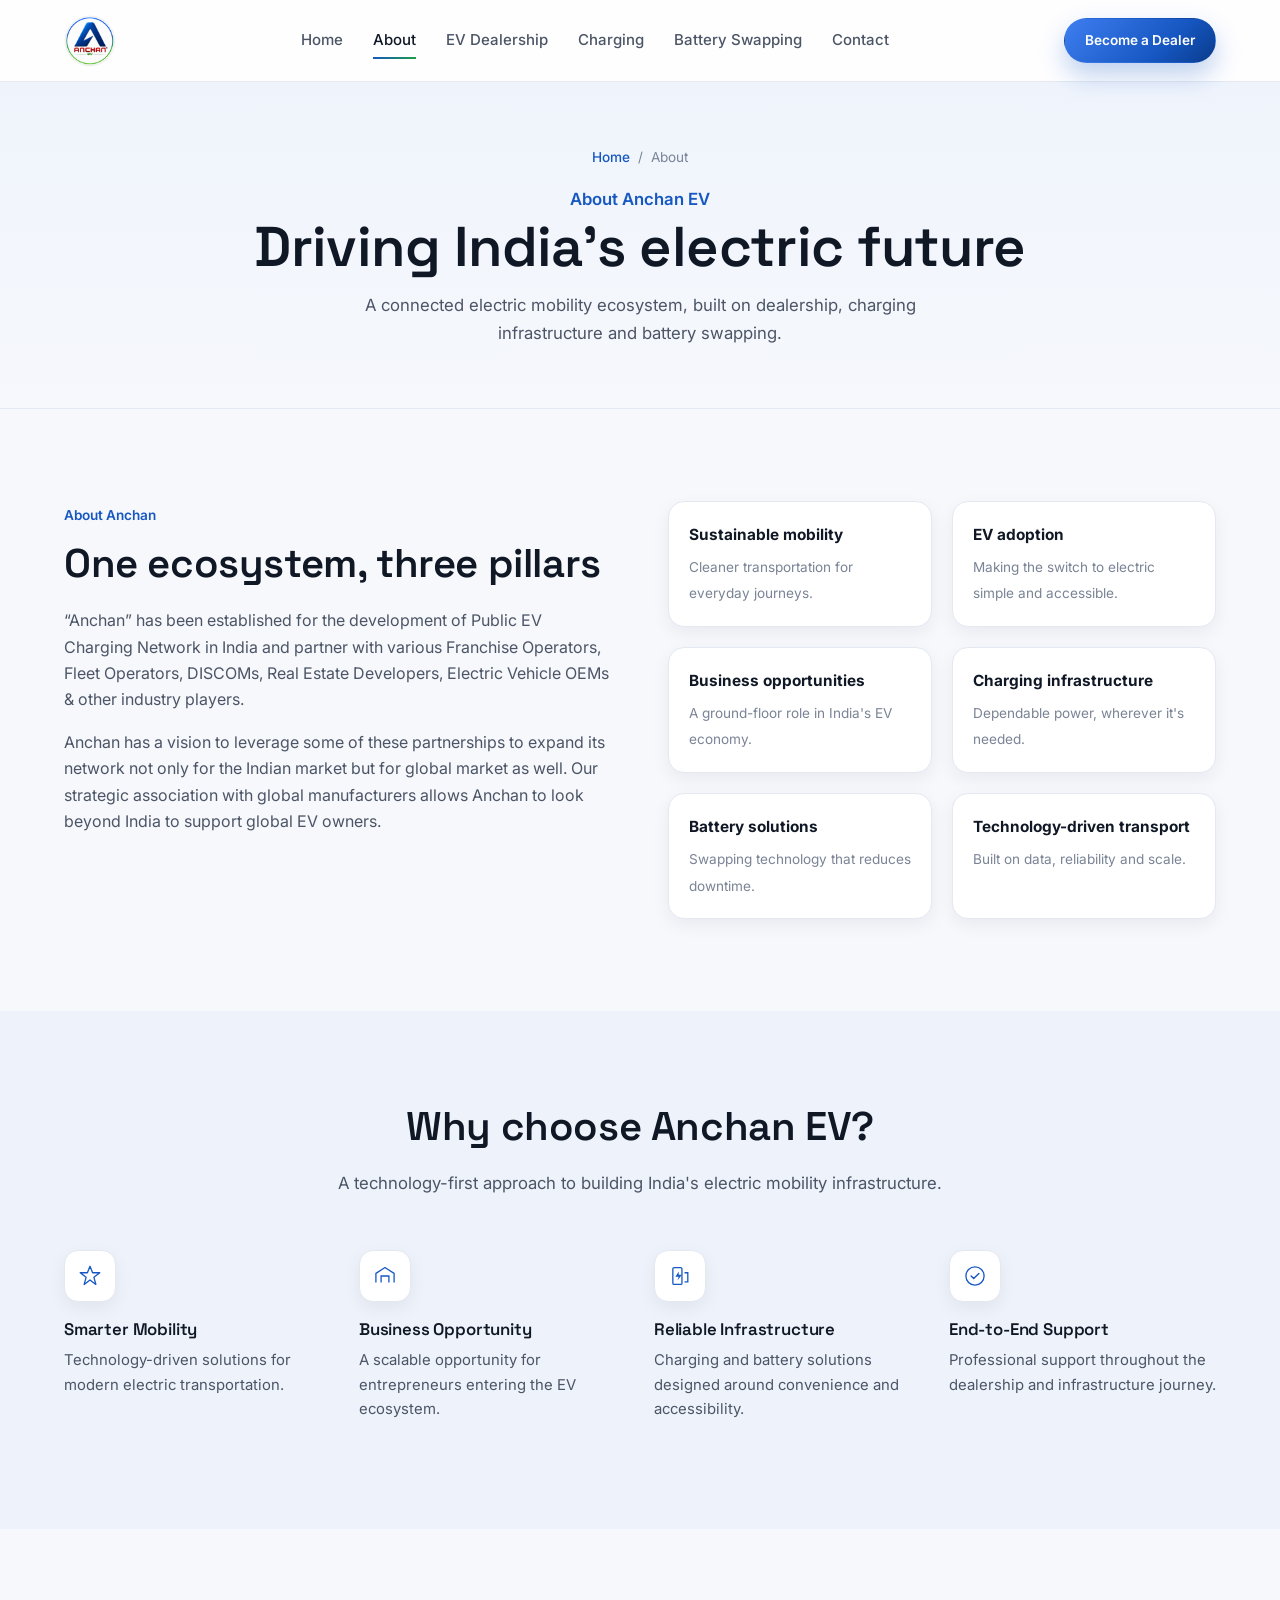
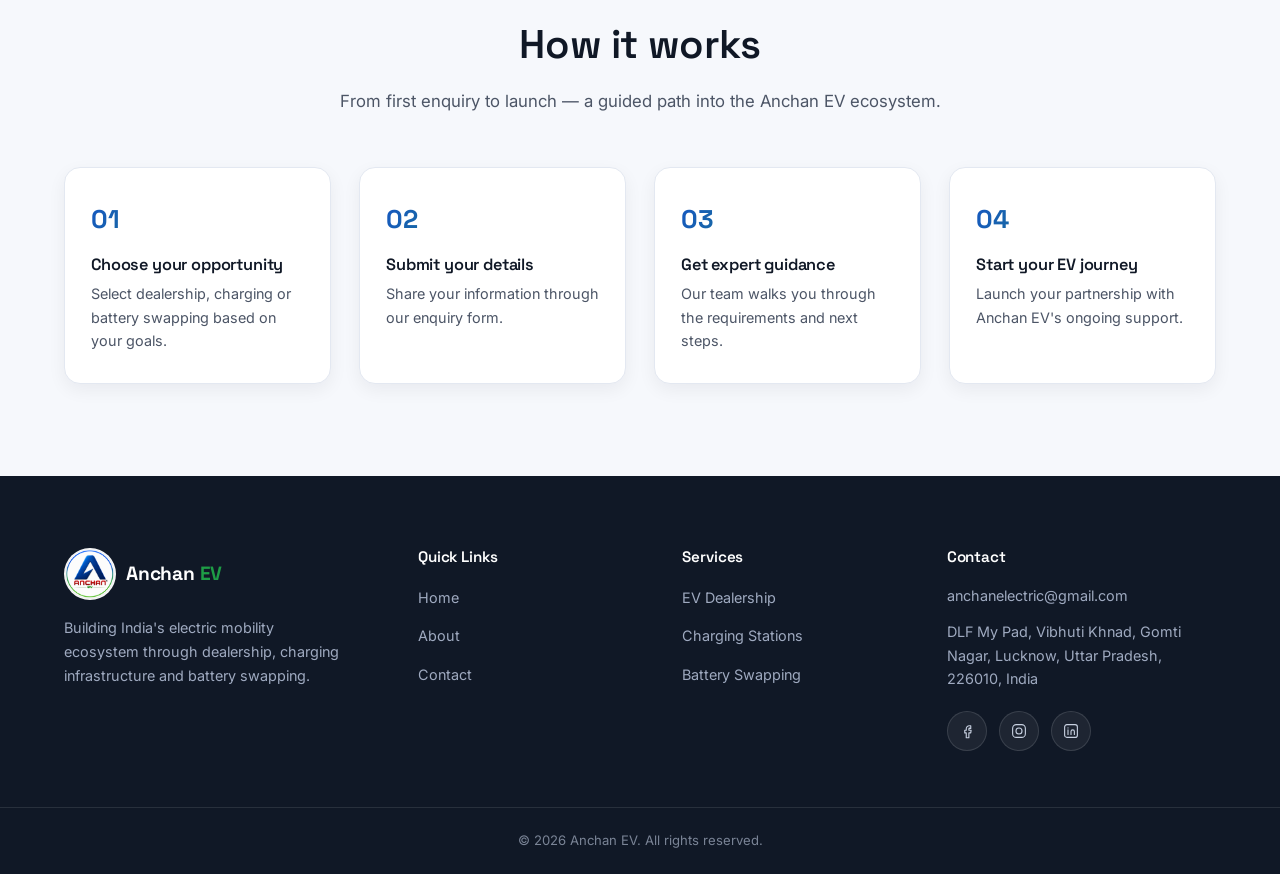
==== about.html @ f6510c33 "Add files via upload" ====
<!DOCTYPE html>
<html lang="en">
<head>
<meta charset="UTF-8">
<meta name="viewport" content="width=device-width, initial-scale=1.0">
<title>About Us | Anchan EV</title>
<meta name="description" content="Anchan EV is building India's electric mobility ecosystem — combining dealership, charging infrastructure and battery swapping.">
<link rel="icon" href="anchan-ev-logo.png" type="image/png">
<link rel="preconnect" href="https://fonts.googleapis.com">
<link rel="preconnect" href="https://fonts.gstatic.com" crossorigin>
<link href="https://fonts.googleapis.com/css2?family=Space+Grotesk:wght@500;600;700&family=Inter:wght@400;500;600;700&display=swap" rel="stylesheet">
<link rel="stylesheet" href="style.css">
</head>
<body>

<header class="navbar" id="navbar">
  <div class="navbar-inner container">
    <a href="index.html" class="brand" aria-label="Anchan EV home">
      <img src="anchan-ev-logo.png" alt="Anchan EV logo" class="brand-logo">
      <span class="brand-name"><em> </em></span>
    </a>
    <nav class="nav-links" id="navLinks" aria-label="Primary">
      <a href="index.html" data-page="index.html">Home</a>
       <a href="about.html" data-page="about.html">About</a>
      <a href="dealership.html" data-page="dealership.html">EV Dealership</a>
      <a href="charging.html" data-page="charging.html">Charging</a>
      <a href="battery-swapping.html" data-page="battery-swapping.html">Battery Swapping</a>
     
      <a href="contact.html" data-page="contact.html">Contact</a>
    </nav>
    <div class="navbar-actions">
      <a href="contact.html" class="btn btn-primary btn-sm">Become a Dealer</a>
      <button class="hamburger" id="hamburger" aria-label="Open menu" aria-expanded="false" aria-controls="navLinks">
        <span></span><span></span><span></span>
      </button>
    </div>
  </div>
</header>

<section class="page-hero">
  <div class="container">
    <div class="breadcrumb"><a href="index.html">Home</a><span>/</span><span>About</span></div>
    <p class="eyebrow">About Anchan EV</p>
    <h1>Driving India's electric future</h1>
    <p>A connected electric mobility ecosystem, built on dealership, charging infrastructure and battery swapping.</p>
  </div>
</section>

<main>

<section class="section">
  <div class="container about-inner">
    <div class="about-copy">
      <p class="eyebrow">About Anchan</p>
      <h2>One ecosystem, three pillars</h2>
      <p>“Anchan” has been established for the development of Public EV Charging Network in India and partner with various Franchise Operators, Fleet Operators, DISCOMs, Real Estate 
Developers, Electric Vehicle OEMs & other industry players.</p>
      <p>Anchan has a vision to leverage some of these partnerships to expand its network not only 
for the Indian market but for global market as well. Our strategic association with global 
manufacturers allows 
Anchan to look beyond India to support global EV owners.
</p>
    </div>
    
    <div class="about-points">
      <div class="about-point"><strong>Sustainable mobility</strong><span>Cleaner transportation for everyday journeys.</span></div>
      <div class="about-point"><strong>EV adoption</strong><span>Making the switch to electric simple and accessible.</span></div>
      <div class="about-point"><strong>Business opportunities</strong><span>A ground-floor role in India's EV economy.</span></div>
      <div class="about-point"><strong>Charging infrastructure</strong><span>Dependable power, wherever it's needed.</span></div>
      <div class="about-point"><strong>Battery solutions</strong><span>Swapping technology that reduces downtime.</span></div>
      <div class="about-point"><strong>Technology-driven transport</strong><span>Built on data, reliability and scale.</span></div>
    </div>
  </div>
</section>


<section class="section section--alt">
  <div class="container">
    <div class="section-head">
      <h2>Why choose Anchan EV?</h2>
      <p>A technology-first approach to building India's electric mobility infrastructure.</p>
    </div>
    <div class="feature-grid">
      <div class="feature">
        <div class="feature-icon"><svg viewBox="0 0 40 40" fill="none"><path d="M20 5l4 10h11l-9 7 3 11-9-7-9 7 3-11-9-7h11z" stroke="currentColor" stroke-width="2" stroke-linejoin="round"/></svg></div>
        <h3>Smarter Mobility</h3>
        <p>Technology-driven solutions for modern electric transportation.</p>
      </div>
      <div class="feature">
        <div class="feature-icon"><svg viewBox="0 0 40 40" fill="none"><path d="M6 30V16l14-9 14 9v14" stroke="currentColor" stroke-width="2" stroke-linejoin="round"/><path d="M14 30V20h12v10" stroke="currentColor" stroke-width="2"/></svg></div>
        <h3>Business Opportunity</h3>
        <p>A scalable opportunity for entrepreneurs entering the EV ecosystem.</p>
      </div>
      <div class="feature">
        <div class="feature-icon"><svg viewBox="0 0 40 40" fill="none"><rect x="9" y="7" width="14" height="26" rx="2" stroke="currentColor" stroke-width="2"/><path d="M18 13l-5 8h5l-2 6 7-9h-5z" fill="currentColor"/><path d="M27 15h5v14h-5" stroke="currentColor" stroke-width="2"/></svg></div>
        <h3>Reliable Infrastructure</h3>
        <p>Charging and battery solutions designed around convenience and accessibility.</p>
      </div>
      <div class="feature">
        <div class="feature-icon"><svg viewBox="0 0 40 40" fill="none"><circle cx="20" cy="20" r="14" stroke="currentColor" stroke-width="2"/><path d="M14 20l4 4 8-8" stroke="currentColor" stroke-width="2.2" stroke-linecap="round" stroke-linejoin="round"/></svg></div>
        <h3>End-to-End Support</h3>
        <p>Professional support throughout the dealership and infrastructure journey.</p>
      </div>
    </div>
  </div>
</section>

<section class="section">
  <div class="container">
    <div class="section-head">
      <h2>How it works</h2>
      <p>From first enquiry to launch — a guided path into the Anchan EV ecosystem.</p>
    </div>
    <div class="steps">
      <div class="step"><span class="step-num">01</span><h3>Choose your opportunity</h3><p>Select dealership, charging or battery swapping based on your goals.</p></div>
      <div class="step"><span class="step-num">02</span><h3>Submit your details</h3><p>Share your information through our enquiry form.</p></div>
      <div class="step"><span class="step-num">03</span><h3>Get expert guidance</h3><p>Our team walks you through the requirements and next steps.</p></div>
      <div class="step"><span class="step-num">04</span><h3>Start your EV journey</h3><p>Launch your partnership with Anchan EV's ongoing support.</p></div>
    </div>
  </div>
</section>

<!-- <section class="section stats-section">
  <div class="container">
    <div class="stats-grid">
      <div class="stat"><span class="stat-number" data-target="10" data-suffix="+">0</span><span class="stat-label">EV Models</span></div>
      <div class="stat"><span class="stat-number" data-target="25" data-suffix="+">0</span><span class="stat-label">Charging Points</span></div>
      <div class="stat"><span class="stat-number" data-target="50" data-suffix="+">0</span><span class="stat-label">Business Partners</span></div>
      <div class="stat"><span class="stat-number" data-target="10" data-suffix="+">0</span><span class="stat-label">Locations</span></div>
    </div>
    <p class="stats-note">Figures shown are illustrative placeholders — update in <code>about.html</code> with verified numbers.</p>
  </div>
</section> -->

</main>

<footer class="footer">
  <div class="container footer-grid">
    <div class="footer-brand">
      <a href="index.html" class="brand" aria-label="Anchan EV home">
        <img src="anchan-ev-logo.png" alt="Anchan EV logo" class="brand-logo">
        <span class="brand-name">Anchan <em>EV</em></span>
      </a>
      <p>Building India's electric mobility ecosystem through dealership, charging infrastructure and battery swapping.</p>
    </div>
    <div class="footer-col">
      <h4>Quick Links</h4>
      <ul>
        <li><a href="index.html">Home</a></li>
        <li><a href="about.html">About</a></li>
        <li><a href="contact.html">Contact</a></li>
      </ul>
    </div>
    <div class="footer-col">
      <h4>Services</h4>
      <ul>
        <li><a href="dealership.html">EV Dealership</a></li>
        <li><a href="charging.html">Charging Stations</a></li>
        <li><a href="battery-swapping.html">Battery Swapping</a></li>
      </ul>
    </div>
    <div class="footer-col">
      <h4>Contact</h4>
      <ul class="footer-contact">
        <li>anchanelectric@gmail.com</li>
        <li> DLF My Pad, Vibhuti Khnad, Gomti Nagar, Lucknow, Uttar Pradesh, 226010, India</li>
      </ul>
      <div class="social-links social-links--footer" aria-label="Social media">
        <a href="#" aria-label="Facebook"><svg viewBox="0 0 24 24" fill="none"><path d="M15 8.5h2V5h-2c-2.2 0-4 1.8-4 4v2H9v3.5h2V21h3.5v-6.5H17l.5-3.5h-3V9c0-.5.5-1 1-1z" stroke="currentColor" stroke-width="1.5" stroke-linejoin="round"/></svg></a>
        <a href="#" aria-label="Instagram"><svg viewBox="0 0 24 24" fill="none"><rect x="3.5" y="3.5" width="17" height="17" rx="5" stroke="currentColor" stroke-width="1.5"/><circle cx="12" cy="12" r="4" stroke="currentColor" stroke-width="1.5"/></svg></a>
        <a href="#" aria-label="LinkedIn"><svg viewBox="0 0 24 24" fill="none"><rect x="3.5" y="3.5" width="17" height="17" rx="3" stroke="currentColor" stroke-width="1.5"/><path d="M8 10.5v6M8 7.8v.2M12 16.5v-3.7c0-1.4 1-2.3 2.3-2.3 1.3 0 2.2.9 2.2 2.3v3.7" stroke="currentColor" stroke-width="1.5" stroke-linecap="round"/></svg></a>
      </div>
    </div>
  </div>
  <div class="footer-bottom">
    <p>© 2026 Anchan EV. All rights reserved.</p>
  </div>
</footer>

<button class="scroll-top" id="scrollTop" aria-label="Scroll to top" hidden>
  <svg viewBox="0 0 24 24" fill="none"><path d="M12 19V5M6 11l6-6 6 6" stroke="currentColor" stroke-width="2" stroke-linecap="round" stroke-linejoin="round"/></svg>
</button>

<script src="script.js"></script>
</body>
</html>
---- style.css ----
/* =========================================================
   ANCHAN EV — STYLESHEET (Light / Professional theme)
   Shared across every page in the site.
   ========================================================= */

:root {
  /* Brand colors, drawn from the Anchan EV logo (blue mark, red
     wordmark, green "ev" + ring) */
  --primary: #1657C2;        /* logo blue */
  --primary-light: #3E7EF0;
  --primary-dark: #0A3B8C;
  --secondary: #C81E3A;      /* red wordmark */
  --secondary-light: #E14B62;
  --accent: #1E9D46;         /* green "ev" + ring */
  --accent-light: #2FBE5C;

  --dark: #101826;           /* headings / high-contrast text */
  --bg: #F6F8FC;             /* page background */
  --surface: #FFFFFF;        /* card / panel background */
  --surface-alt: #EEF2FA;    /* alternate section background */
  --text: #29303D;
  --text-soft: #4C5566;
  --muted: #7A8496;

  --border: #E3E8F1;
  --border-strong: #D3DAE8;

  --radius-sm: 10px;
  --radius-md: 16px;
  --radius-lg: 26px;

  --shadow-sm: 0 6px 18px rgba(16, 24, 40, 0.06);
  --shadow-md: 0 16px 40px rgba(16, 24, 40, 0.09);
  --shadow-lg: 0 24px 60px rgba(16, 24, 40, 0.12);

  --font-display: 'Space Grotesk', 'Segoe UI', sans-serif;
  --font-body: 'Inter', 'Segoe UI', sans-serif;

  --container-w: 1200px;

  --nav-h: 82px;
  --nav-h-scrolled: 64px;

  --ease: cubic-bezier(0.22, 1, 0.36, 1);
}

/* =========================================================
   RESET
   ========================================================= */
* { box-sizing: border-box; }
html { scroll-behavior: smooth; }

body {
  margin: 0;
  background: var(--bg);
  color: var(--text);
  font-family: var(--font-body);
  line-height: 1.65;
  -webkit-font-smoothing: antialiased;
  overflow-x: hidden;
}

img { max-width: 100%; display: block; }
ul { list-style: none; margin: 0; padding: 0; }
a { color: inherit; text-decoration: none; }
button { font-family: inherit; cursor: pointer; }
input, select, textarea { font-family: inherit; }

h1, h2, h3, h4 {
  font-family: var(--font-display);
  color: var(--dark);
  line-height: 1.18;
  margin: 0 0 0.5em;
  font-weight: 600;
  letter-spacing: -0.01em;
}

h1 { font-size: clamp(2.3rem, 4.6vw, 3.5rem); }
h2 { font-size: clamp(1.75rem, 3.2vw, 2.5rem); }
h3 { font-size: 1.18rem; }

p { color: var(--text-soft); margin: 0 0 1em; }

.container {
  width: 100%;
  max-width: var(--container-w);
  margin: 0 auto;
  padding: 0 24px;
}

@media (prefers-reduced-motion: reduce) {
  *, *::before, *::after {
    animation-duration: 0.001ms !important;
    animation-iteration-count: 1 !important;
    transition-duration: 0.001ms !important;
    scroll-behavior: auto !important;
  }
}

:focus-visible {
  outline: 2px solid var(--primary);
  outline-offset: 3px;
}

/* =========================================================
   BUTTONS
   ========================================================= */
.btn {
  display: inline-flex;
  align-items: center;
  justify-content: center;
  gap: 8px;
  padding: 14px 28px;
  border-radius: 999px;
  font-weight: 600;
  font-size: 0.95rem;
  border: 1px solid transparent;
  transition: transform 0.25s var(--ease), box-shadow 0.25s var(--ease), background 0.25s var(--ease), border-color 0.25s var(--ease), color 0.25s var(--ease);
  white-space: nowrap;
}

.btn-primary {
  background: linear-gradient(135deg, var(--primary-light), var(--primary) 65%, var(--primary-dark));
  color: #fff;
  box-shadow: 0 12px 26px rgba(22, 87, 194, 0.28);
}
.btn-primary:hover { transform: translateY(-2px); box-shadow: 0 16px 32px rgba(22, 87, 194, 0.36); }

.btn-green { background: linear-gradient(135deg, var(--accent-light), var(--accent) 70%, #157738); box-shadow: 0 12px 26px rgba(30, 157, 70, 0.26); }
.btn-green:hover { box-shadow: 0 16px 32px rgba(30, 157, 70, 0.36); }

.btn-red { background: linear-gradient(135deg, var(--secondary-light), var(--secondary) 70%, #921429); box-shadow: 0 12px 26px rgba(200, 30, 58, 0.26); }
.btn-red:hover { box-shadow: 0 16px 32px rgba(200, 30, 58, 0.36); }

.btn-outline {
  background: transparent;
  border-color: var(--border-strong);
  color: var(--dark);
}
.btn-outline:hover { border-color: var(--primary); background: rgba(22, 87, 194, 0.06); transform: translateY(-2px); }

.btn-ghost {
  background: rgba(255, 255, 255, 0.16);
  color: #fff;
  border-color: rgba(255, 255, 255, 0.4);
}
.btn-ghost:hover { background: rgba(255, 255, 255, 0.28); transform: translateY(-2px); }

.btn-sm { padding: 10px 20px; font-size: 0.85rem; }
.btn-block { width: 100%; padding: 15px 28px; }

/* =========================================================
   NAVBAR
   ========================================================= */
.navbar {
  position: sticky;
  top: 0;
  z-index: 1000;
  height: var(--nav-h);
  display: flex;
  align-items: center;
  background: rgba(255, 255, 255, 0.85);
  backdrop-filter: blur(14px);
  -webkit-backdrop-filter: blur(14px);
  border-bottom: 1px solid var(--border);
  transition: height 0.3s var(--ease), box-shadow 0.3s var(--ease), background 0.3s var(--ease);
}

.navbar.scrolled {
  height: var(--nav-h-scrolled);
  background: rgba(255, 255, 255, 0.97);
  box-shadow: var(--shadow-sm);
}

.navbar-inner {
  display: flex;
  align-items: center;
  justify-content: space-between;
  gap: 20px;
}

.brand {
  display: flex;
  align-items: center;
  gap: 10px;
  flex-shrink: 0;
}

.brand-logo {
  width: 52px;
  height: 52px;
  border-radius: 50%;
  transition: width 0.3s var(--ease), height 0.3s var(--ease);
}
.navbar.scrolled .brand-logo { width: 34px; height: 34px; }

.brand-name {
  font-family: var(--font-display);
  font-weight: 700;
  font-size: 1.2rem;
  color: var(--dark);
  letter-spacing: -0.01em;
}
.brand-name em { color: var(--accent); font-style: normal; }

.nav-links {
  display: flex;
  align-items: center;
  gap: 30px;
  margin: 0 auto;
}

.nav-links a {
  font-size: 0.94rem;
  font-weight: 500;
  color: var(--text-soft);
  position: relative;
  padding: 6px 0;
  transition: color 0.2s ease;
}
.nav-links a::after {
  content: '';
  position: absolute;
  left: 0; bottom: 0;
  height: 2px;
  width: 0;
  background: linear-gradient(90deg, var(--primary), var(--accent));
  transition: width 0.25s var(--ease);
}
.nav-links a:hover { color: var(--dark); }
.nav-links a:hover::after,
.nav-links a.active::after { width: 100%; }
.nav-links a.active { color: var(--dark); }

.navbar-actions {
  display: flex;
  align-items: center;
  gap: 14px;
}

.hamburger {
  display: none;
  flex-direction: column;
  justify-content: center;
  gap: 5px;
  width: 40px;
  height: 40px;
  background: transparent;
  border: 1px solid var(--border-strong);
  border-radius: 10px;
}
.hamburger span {
  display: block;
  width: 18px;
  height: 2px;
  margin: 0 auto;
  background: var(--dark);
  transition: transform 0.3s var(--ease), opacity 0.3s var(--ease);
}
.hamburger.active span:nth-child(1) { transform: translateY(7px) rotate(45deg); }
.hamburger.active span:nth-child(2) { opacity: 0; }
.hamburger.active span:nth-child(3) { transform: translateY(-7px) rotate(-45deg); }

/* =========================================================
   HERO (homepage)
   ========================================================= */
.hero {
  position: relative;
  padding: 88px 0 84px;
  overflow: hidden;
  background: linear-gradient(180deg, #EFF4FC 0%, var(--bg) 100%);
}

.hero-bg { position: absolute; inset: 0; z-index: 0; }

.hero-circuit { position: absolute; inset: 0; width: 100%; height: 100%; opacity: 0.5; }
.circuit-line { fill: none; stroke: var(--primary); stroke-width: 1.4; stroke-dasharray: 6 8; opacity: 0.35; }
.circuit-line--2 { stroke: var(--accent); }
.circuit-node { fill: var(--primary); opacity: 0.5; }
.circuit-node--2 { fill: var(--accent); opacity: 0.5; }

.hero-glow {
  position: absolute;
  width: 460px;
  height: 460px;
  border-radius: 50%;
  filter: blur(110px);
  opacity: 0.22;
}
.hero-glow--blue { top: -140px; right: -80px; background: var(--primary); }
.hero-glow--green { bottom: -160px; left: -120px; background: var(--accent); }

.hero-inner {
  position: relative;
  z-index: 1;
  display: grid;
  grid-template-columns: 1.1fr 0.9fr;
  align-items: center;
  gap: 48px;
}

.eyebrow {
  display: inline-block;
  font-size: 0.85rem;
  font-weight: 600;
  color: var(--primary);
  margin-bottom: 14px;
}
.eyebrow--green { color: var(--accent); }
.eyebrow--red { color: var(--secondary); }

.hero-sub {
  font-size: 1.1rem;
  max-width: 46ch;
  color: var(--text-soft);
}

.hero-actions {
  display: flex;
  flex-wrap: wrap;
  gap: 16px;
  margin: 28px 0 34px;
}

.hero-pillars {
  display: flex;
  flex-wrap: wrap;
  gap: 24px;
}
.hero-pillar {
  display: flex;
  align-items: center;
  gap: 8px;
  font-size: 0.88rem;
  color: var(--muted);
  font-weight: 500;
}
.pillar-dot { width: 9px; height: 9px; border-radius: 50%; display: inline-block; }
.pillar-dot--blue { background: var(--primary); }
.pillar-dot--green { background: var(--accent); }
.pillar-dot--red { background: var(--secondary); }

.hero-visual { position: relative; display: flex; justify-content: center; }

.hero-card {
  background: var(--surface);
  border: 1px solid var(--border);
  border-radius: var(--radius-lg);
  padding: 32px;
  box-shadow: var(--shadow-lg);
}

.hero-card--main { width: 100%; max-width: 420px; }
.ev-illustration { width: 100%; height: auto; }

.hero-card-stat {
  display: flex;
  align-items: center;
  gap: 12px;
  margin-top: 20px;
  padding-top: 20px;
  border-top: 1px solid var(--border);
}
.hero-card-stat strong { display: block; color: var(--dark); font-size: 0.95rem; }
.hero-card-stat small { color: var(--muted); font-size: 0.8rem; }
.charge-bolt {
  width: 40px; height: 40px;
  border-radius: 12px;
  display: flex; align-items: center; justify-content: center;
  background: rgba(30, 157, 70, 0.12);
  font-size: 1.1rem;
}

.hero-card--float {
  position: absolute;
  bottom: -18px;
  right: -22px;
  padding: 16px 20px;
  border-radius: var(--radius-md);
  animation: float 4.5s ease-in-out infinite;
  background: var(--surface);
}
.hero-card--float strong { display: block; font-size: 1.3rem; color: var(--accent); }
.hero-card--float small { color: var(--muted); font-size: 0.78rem; }

@keyframes float {
  0%, 100% { transform: translateY(0); }
  50% { transform: translateY(-10px); }
}

/* =========================================================
   PAGE HERO (inner pages banner)
   ========================================================= */
.page-hero {
  position: relative;
  padding: 64px 0 60px;
  text-align: center;
  background: linear-gradient(180deg, #EFF4FC 0%, var(--bg) 100%);
  border-bottom: 1px solid var(--border);
}
.page-hero .eyebrow { display: block; }
.page-hero h1 { margin-bottom: 12px; }
.page-hero p { max-width: 60ch; margin: 0 auto; font-size: 1.05rem; }
.breadcrumb {
  display: flex;
  justify-content: center;
  gap: 8px;
  font-size: 0.85rem;
  color: var(--muted);
  margin-bottom: 18px;
}
.breadcrumb a { color: var(--primary); font-weight: 500; }

/* =========================================================
   SECTIONS — SHARED
   ========================================================= */
.section { padding: 92px 0; position: relative; }
.section--alt { background: var(--surface-alt); }

.section-head { max-width: 640px; margin: 0 auto 52px; text-align: center; }
.section-head p { font-size: 1.05rem; }

/* reveal-on-scroll */
.reveal {
  opacity: 0;
  transform: translateY(22px);
  transition: opacity 0.7s var(--ease), transform 0.7s var(--ease);
}
.reveal.is-visible { opacity: 1; transform: translateY(0); }

/* =========================================================
   SERVICES CARDS
   ========================================================= */
.card-grid {
  display: grid;
  grid-template-columns: repeat(3, 1fr);
  gap: 28px;
}

.service-card {
  background: var(--surface);
  border: 1px solid var(--border);
  border-radius: var(--radius-lg);
  padding: 36px 32px;
  box-shadow: var(--shadow-sm);
  transition: transform 0.3s var(--ease), border-color 0.3s var(--ease), box-shadow 0.3s var(--ease);
}
.service-card:hover { transform: translateY(-6px); box-shadow: var(--shadow-md); }

.service-card--blue:hover { border-color: rgba(22, 87, 194, 0.35); }
.service-card--green:hover { border-color: rgba(30, 157, 70, 0.35); }
.service-card--red:hover { border-color: rgba(200, 30, 58, 0.35); }

.service-icon {
  width: 56px; height: 56px;
  border-radius: 16px;
  display: flex; align-items: center; justify-content: center;
  margin-bottom: 22px;
}
.service-icon svg { width: 28px; height: 28px; }

.service-card--blue .service-icon { background: rgba(22, 87, 194, 0.1); color: var(--primary); }
.service-card--green .service-icon { background: rgba(30, 157, 70, 0.1); color: var(--accent); }
.service-card--red .service-icon { background: rgba(200, 30, 58, 0.1); color: var(--secondary); }

.card-link {
  display: inline-flex;
  align-items: center;
  gap: 6px;
  font-weight: 600;
  font-size: 0.92rem;
  color: var(--dark);
  margin-top: 6px;
}
.card-link span { transition: transform 0.25s var(--ease); }
.card-link:hover span { transform: translateX(4px); }

/* =========================================================
   WHY ANCHAN — FEATURES
   ========================================================= */
.feature-grid {
  display: grid;
  grid-template-columns: repeat(4, 1fr);
  gap: 28px;
}
.feature { text-align: left; }
.feature-icon {
  width: 52px; height: 52px;
  border-radius: 14px;
  background: var(--surface);
  border: 1px solid var(--border);
  display: flex; align-items: center; justify-content: center;
  color: var(--primary);
  margin-bottom: 18px;
  box-shadow: var(--shadow-sm);
}
.feature-icon svg { width: 26px; height: 26px; }
.feature h3 { font-size: 1.05rem; }
.feature p { font-size: 0.93rem; }

/* =========================================================
   DEALERSHIP CTA
   ========================================================= */
.dealership-cta {
  position: relative;
  overflow: hidden;
  padding: 100px 0;
  text-align: center;
}
.dealership-bg {
  position: absolute; inset: 0;
  background:
    radial-gradient(circle at 15% 20%, rgba(22, 87, 194, 0.16), transparent 55%),
    radial-gradient(circle at 85% 80%, rgba(30, 157, 70, 0.14), transparent 55%),
    linear-gradient(135deg, #101826, #0B1220 60%, #0A0F1A);
}
.dealership-inner { position: relative; z-index: 1; max-width: 680px; margin: 0 auto; }
.dealership-inner h2 { color: #fff; margin-bottom: 16px; }
.dealership-inner p { font-size: 1.08rem; margin-bottom: 34px; color: #C7D0E0; }
.dealership-inner .hero-actions { justify-content: center; margin: 0; }

/* =========================================================
   SPLIT SECTIONS — CHARGING / SWAPPING
   ========================================================= */
.split-inner {
  display: grid;
  grid-template-columns: 0.85fr 1.15fr;
  align-items: center;
  gap: 56px;
}
.split-inner--reverse { grid-template-columns: 1.15fr 0.85fr; }
.split-inner--reverse .split-visual { order: 2; }
.split-inner--reverse .split-copy { order: 1; }

.split-visual {
  display: flex;
  justify-content: center;
  padding: 30px;
  border-radius: var(--radius-lg);
  background: var(--surface);
  border: 1px solid var(--border);
  box-shadow: var(--shadow-sm);
}
.split-svg { width: 100%; max-width: 260px; height: auto; }

.benefit-list { margin: 22px 0 30px; display: grid; gap: 12px; }
.benefit-list li {
  position: relative;
  padding-left: 26px;
  color: var(--text-soft);
  font-size: 0.98rem;
}
.benefit-list li::before {
  content: '';
  position: absolute;
  left: 0; top: 8px;
  width: 10px; height: 10px;
  border-radius: 3px;
}
.benefit-list--green li::before { background: var(--accent); }
.benefit-list--red li::before { background: var(--secondary); }
.benefit-list--blue li::before { background: var(--primary); }

/* =========================================================
   HOW IT WORKS
   ========================================================= */
.steps {
  display: grid;
  grid-template-columns: repeat(4, 1fr);
  gap: 28px;
  position: relative;
}
.step {
  padding: 30px 26px;
  border: 1px solid var(--border);
  border-radius: var(--radius-md);
  background: var(--surface);
  box-shadow: var(--shadow-sm);
}
.step-num {
  display: block;
  font-family: var(--font-display);
  font-size: 1.6rem;
  font-weight: 700;
  background: linear-gradient(120deg, var(--primary), var(--accent));
  -webkit-background-clip: text;
  background-clip: text;
  color: transparent;
  margin-bottom: 14px;
}
.step h3 { font-size: 1.02rem; margin-bottom: 8px; }
.step p { font-size: 0.9rem; margin: 0; }

/* =========================================================
   STATS
   ========================================================= */
.stats-section { padding: 72px 0; background: linear-gradient(135deg, #101826, #0B1220); }
.stats-grid {
  display: grid;
  grid-template-columns: repeat(4, 1fr);
  gap: 24px;
  text-align: center;
}
.stat-number {
  display: block;
  font-family: var(--font-display);
  font-size: clamp(2.2rem, 4vw, 3rem);
  font-weight: 700;
  color: #fff;
}
.stat-label { color: #9FAAC0; font-size: 0.92rem; }
.stats-note { text-align: center; margin: 34px 0 0; font-size: 0.8rem; color: #7A8496; }
.stats-note code {
  background: rgba(255,255,255,0.08);
  color: #C7D0E0;
  padding: 2px 6px;
  border-radius: 4px;
  font-size: 0.78rem;
}

/* =========================================================
   ABOUT
   ========================================================= */
.about-inner {
  display: grid;
  grid-template-columns: 1fr 1fr;
  gap: 56px;
  align-items: start;
}
.about-points {
  display: grid;
  grid-template-columns: 1fr 1fr;
  gap: 20px;
}
.about-point {
  padding: 20px;
  border-radius: var(--radius-md);
  background: var(--surface);
  border: 1px solid var(--border);
  box-shadow: var(--shadow-sm);
}
.about-point strong { display: block; color: var(--dark); font-size: 0.96rem; margin-bottom: 6px; }
.about-point span { color: var(--muted); font-size: 0.85rem; }

.mission-strip {
  display: grid;
  grid-template-columns: repeat(3, 1fr);
  gap: 24px;
  margin-top: 20px;
}
.mission-card {
  background: var(--surface);
  border: 1px solid var(--border);
  border-radius: var(--radius-md);
  padding: 26px;
  box-shadow: var(--shadow-sm);
}
.mission-card h3 { font-size: 1rem; }
.mission-card p { font-size: 0.9rem; margin: 0; }

/* =========================================================
   CONTACT / FORM
   ========================================================= */
.contact-grid {
  display: grid;
  grid-template-columns: 1.3fr 0.9fr;
  gap: 40px;
  align-items: start;
}

.enquiry-form {
  background: var(--surface);
  border: 1px solid var(--border);
  border-radius: var(--radius-lg);
  padding: 40px;
  position: relative;
  box-shadow: var(--shadow-sm);
}

.form-row {
  display: grid;
  grid-template-columns: 1fr 1fr;
  gap: 20px;
}

.form-field { margin-bottom: 20px; }
.form-field label {
  display: block;
  font-size: 0.85rem;
  font-weight: 600;
  color: var(--text-soft);
  margin-bottom: 8px;
}
.form-field input,
.form-field select,
.form-field textarea {
  width: 100%;
  padding: 13px 16px;
  border-radius: var(--radius-sm);
  border: 1px solid var(--border-strong);
  background: var(--bg);
  color: var(--dark);
  font-size: 0.95rem;
  transition: border-color 0.2s ease, box-shadow 0.2s ease;
}
.form-field input:focus,
.form-field select:focus,
.form-field textarea:focus {
  outline: none;
  border-color: var(--primary);
  box-shadow: 0 0 0 3px rgba(22, 87, 194, 0.15);
}
.form-field textarea { resize: vertical; min-height: 100px; }

.form-field.has-error input,
.form-field.has-error select,
.form-field.has-error textarea {
  border-color: var(--secondary);
}
.form-error {
  display: block;
  min-height: 18px;
  font-size: 0.78rem;
  color: var(--secondary);
  margin-top: 6px;
}

.form-success {
  display: flex;
  align-items: flex-start;
  gap: 12px;
  margin-top: 20px;
  padding: 16px 18px;
  border-radius: var(--radius-md);
  background: rgba(30, 157, 70, 0.08);
  border: 1px solid rgba(30, 157, 70, 0.3);
  color: var(--accent);
}
.form-success svg { width: 22px; height: 22px; flex-shrink: 0; margin-top: 2px; }
.form-success strong { display: block; color: var(--dark); margin-bottom: 2px; }
.form-success p { margin: 0; color: var(--text-soft); font-size: 0.88rem; }

.contact-info-card {
  background: var(--surface);
  border: 1px solid var(--border);
  border-radius: var(--radius-lg);
  padding: 34px;
  box-shadow: var(--shadow-sm);
}
.contact-info-card h3 { margin-bottom: 20px; }
.contact-info-card ul { display: grid; gap: 18px; margin-bottom: 26px; }
.contact-info-card li span {
  display: block;
  font-size: 0.78rem;
  text-transform: uppercase;
  letter-spacing: 0.04em;
  color: var(--muted);
  margin-bottom: 4px;
}
.contact-info-card li a,
.contact-info-card li p { color: var(--text); font-size: 0.95rem; margin: 0; }
.contact-info-card li a:hover { color: var(--primary); }

.social-links { display: flex; gap: 12px; }
.social-links a {
  width: 40px; height: 40px;
  border-radius: 50%;
  display: flex; align-items: center; justify-content: center;
  background: var(--bg);
  border: 1px solid var(--border);
  color: var(--text-soft);
  transition: color 0.2s ease, border-color 0.2s ease, transform 0.2s ease;
}
.social-links a svg { width: 18px; height: 18px; }
.social-links a:hover { color: var(--accent); border-color: var(--accent); transform: translateY(-2px); }

/* =========================================================
   FOOTER
   ========================================================= */
.footer {
  background: #101826;
  color: #C7D0E0;
  padding: 72px 0 0;
}
.footer-grid {
  display: grid;
  grid-template-columns: 1.4fr 1fr 1fr 1.2fr;
  gap: 40px;
  padding-bottom: 56px;
}
.footer .brand-name { color: #fff; }
.footer-brand p { font-size: 0.9rem; margin-top: 16px; max-width: 32ch; color: #9FAAC0; }
.footer-col h4 { color: #fff; font-size: 0.95rem; margin-bottom: 18px; }
.footer-col ul { display: grid; gap: 12px; }
.footer-col a { color: #9FAAC0; font-size: 0.9rem; transition: color 0.2s ease; }
.footer-col a:hover { color: var(--accent-light); }
.footer-contact li { color: #9FAAC0; font-size: 0.9rem; }
.social-links--footer { margin-top: 20px; }
.social-links--footer a { background: rgba(255,255,255,0.06); border-color: rgba(255,255,255,0.12); color: #C7D0E0; }
.social-links--footer a:hover { color: var(--accent-light); border-color: var(--accent-light); }

.footer-bottom {
  border-top: 1px solid rgba(255,255,255,0.1);
  padding: 22px 0;
  text-align: center;
}
.footer-bottom p { margin: 0; font-size: 0.82rem; color: #7A8496; }

/* =========================================================
   SCROLL TO TOP
   ========================================================= */
.scroll-top {
  position: fixed;
  bottom: 28px;
  right: 28px;
  width: 46px; height: 46px;
  border-radius: 50%;
  background: var(--primary);
  color: #fff;
  border: none;
  display: flex; align-items: center; justify-content: center;
  box-shadow: 0 14px 30px rgba(22, 87, 194, 0.35);
  z-index: 900;
  transition: transform 0.25s var(--ease), opacity 0.25s var(--ease);
}
.scroll-top svg { width: 20px; height: 20px; }
.scroll-top:hover { transform: translateY(-3px); }
.scroll-top[hidden] { display: none; }

/* =========================================================
   RESPONSIVE
   ========================================================= */
@media (max-width: 1024px) {
  .hero-inner { grid-template-columns: 1fr; }
  .hero-visual { order: -1; margin-bottom: 12px; }
  .hero-card--main { max-width: 360px; }
  .feature-grid { grid-template-columns: repeat(2, 1fr); }
  .steps { grid-template-columns: repeat(2, 1fr); }
  .about-inner { grid-template-columns: 1fr; }
  .mission-strip { grid-template-columns: 1fr; }
  .split-inner, .split-inner--reverse { grid-template-columns: 1fr; }
  .split-inner--reverse .split-visual,
  .split-inner--reverse .split-copy { order: initial; }
  .split-visual { max-width: 320px; margin: 0 auto; }
  .contact-grid { grid-template-columns: 1fr; }
  .footer-grid { grid-template-columns: 1fr 1fr; }
}

@media (max-width: 900px) {
  .nav-links {
    position: fixed;
    top: var(--nav-h);
    left: 0; right: 0;
    flex-direction: column;
    align-items: flex-start;
    gap: 4px;
    background: rgba(255, 255, 255, 0.99);
    backdrop-filter: blur(16px);
    padding: 12px 24px 28px;
    border-bottom: 1px solid var(--border);
    box-shadow: var(--shadow-sm);
    transform: translateY(-8px);
    opacity: 0;
    visibility: hidden;
    pointer-events: none;
    transition: transform 0.3s var(--ease), opacity 0.3s var(--ease), visibility 0.3s;
    max-height: calc(100vh - var(--nav-h));
    overflow-y: auto;
  }
  .navbar.scrolled .nav-links { top: var(--nav-h-scrolled); }
  .nav-links.open {
    transform: translateY(0);
    opacity: 1;
    visibility: visible;
    pointer-events: auto;
  }
  .nav-links a {
    width: 100%;
    padding: 14px 0;
    border-bottom: 1px solid var(--border);
  }
  .nav-links a::after { display: none; }

  .navbar-actions .btn-sm { display: none; }
  .hamburger { display: flex; }

  .card-grid { grid-template-columns: 1fr; }
  .feature-grid { grid-template-columns: 1fr; }
  .steps { grid-template-columns: 1fr; }
  .about-points { grid-template-columns: 1fr; }
  .stats-grid { grid-template-columns: repeat(2, 1fr); gap: 32px; }
  .footer-grid { grid-template-columns: 1fr; gap: 32px; }
}

@media (max-width: 620px) {
  .container { padding: 0 18px; }
  .section { padding: 68px 0; }
  .hero { padding: 52px 0 60px; }
  .page-hero { padding: 48px 0 44px; }
  .form-row { grid-template-columns: 1fr; }
  .enquiry-form { padding: 26px; }
  .hero-actions { flex-direction: column; align-items: stretch; }
  .hero-actions .btn { text-align: center; }
  .dealership-inner .hero-actions { align-items: stretch; }
  .hero-card--float { right: 6px; bottom: -14px; }
}

@media (max-width: 375px) {
  h1 { font-size: 2.05rem; }
  .brand-name { font-size: 1.05rem; }
  .hero-pillars { gap: 14px; }
}


.charging-image-section {
    width: 100%;
    height: 550px;
    overflow: hidden;
    border-radius: 24px;
}

.charging-image-section img {
    width: 100%;
    height: 100%;
    object-fit: cover;
    display: block;
}

/* Mobile */
@media (max-width: 768px) {
    .charging-image-section {
        height: 350px;
        border-radius: 18px;
    }
}


/* form  */
/* ================= LIMITED OPPORTUNITY BANNER ================= */
  .limited{
    margin:64px auto 0; max-width:1180px;
    background:linear-gradient(120deg, var(--red), var(--red-dark));
    border-radius:22px; padding:34px 40px; display:flex; align-items:center; justify-content:space-between; gap:24px;
    color:#fff; flex-wrap:wrap;
  }
  .limited h3{font-size:22px; font-weight:800; color:var(--gold);}
  .limited p{margin-top:6px; font-size:15px; color:#FDEBEA; max-width:500px;}

  /* ================= APPLY FORM ================= */
  

.apply{
    padding:70px 0;
    background:linear-gradient(180deg,#F7FAFF,#FFFFFF);
}


.apply .wrap{
    max-width:900px;
    margin:auto;
    display:block;
}


/* FORM HEADING */

.form-title{
    text-align:center;
    font-size:28px;
    font-weight:600;
    color:#123E9C;
    margin-bottom:28px;
}



/* FORM CARD */

form.dealer-form{

    background:#ffffff;

    border-radius:24px;

    padding:35px;

    border:1px solid rgba(14,27,51,0.08);

    box-shadow:
    0 20px 55px rgba(14,27,51,0.12);

}



/* FORM ROW */

.form-row{

    display:grid;

    grid-template-columns:1fr;

    gap:18px;

}



/* FIELD */

.field{

    margin-bottom:16px;

}


.field.full{

    grid-column:1/-1;

}



.field label{

    display:block;

    font-size:13.5px;

    font-weight:700;

    color:#123E9C;

    margin-bottom:7px;

}



/* INPUT BOX */

.field input,
.field select,
.field textarea{

    width:100%;

    padding:12px 15px;

    border-radius:10px;

    border:1.5px solid #D9E2F2;

    background:#F9FBFF;

    font-size:14.5px;

    color:#1E293B;

    transition:.25s ease;

}



.field input::placeholder,
.field textarea::placeholder{

    color:#94A3B8;

}



/* FOCUS EFFECT */

.field input:focus,
.field select:focus,
.field textarea:focus{

    outline:none;

    border-color:#159447;

    background:#fff;

    box-shadow:
    0 0 0 3px rgba(21,148,71,0.12);

}



/* ADDRESS */

.field textarea{

    height:70px;

    min-height:70px;

    resize:none;

}



/* SUBMIT BUTTON */

.submit-row{
    margin-top:10px;
    display:flex;
    justify-content:center;
    width:100%;
}

.submit-row .btn{
    width:100%;
    max-width:280px;
    padding:14px 25px;
    border:none;
    border-radius:12px;
    background:linear-gradient(135deg,#159447,#0E7A38);
    color:white;
    font-size:16px;
    font-weight:700;
    cursor:pointer;
    transition:.3s;
}

.submit-row .btn:hover{

    transform:translateY(-2px);

    box-shadow:
    0 10px 25px rgba(21,148,71,0.30);

}



/* STATUS */

.form-status{
    display:block;
    margin-top:12px;
    text-align:center;
    color:#159447;
    font-weight:600;
    font-size:14px;
}



/* MOBILE RESPONSIVE */

@media(max-width:768px){


.apply{

    padding:45px 15px;

}



.form-title{

    font-size:26px;

    margin-bottom:20px;

}



form.dealer-form{

    padding:22px;

    border-radius:20px;

}



.form-row{

    grid-template-columns:1fr;

    gap:0;

}



.field{

    margin-bottom:15px;

}



.field input,
.field select,
.field textarea{

    padding:12px;

    font-size:14px;

}



.submit-row .btn{

    max-width:100%;

}

@media (max-width: 768px) {
    .form-status {
        display: block;
        margin-left: 0;
        margin-top: 12px;
    }
}
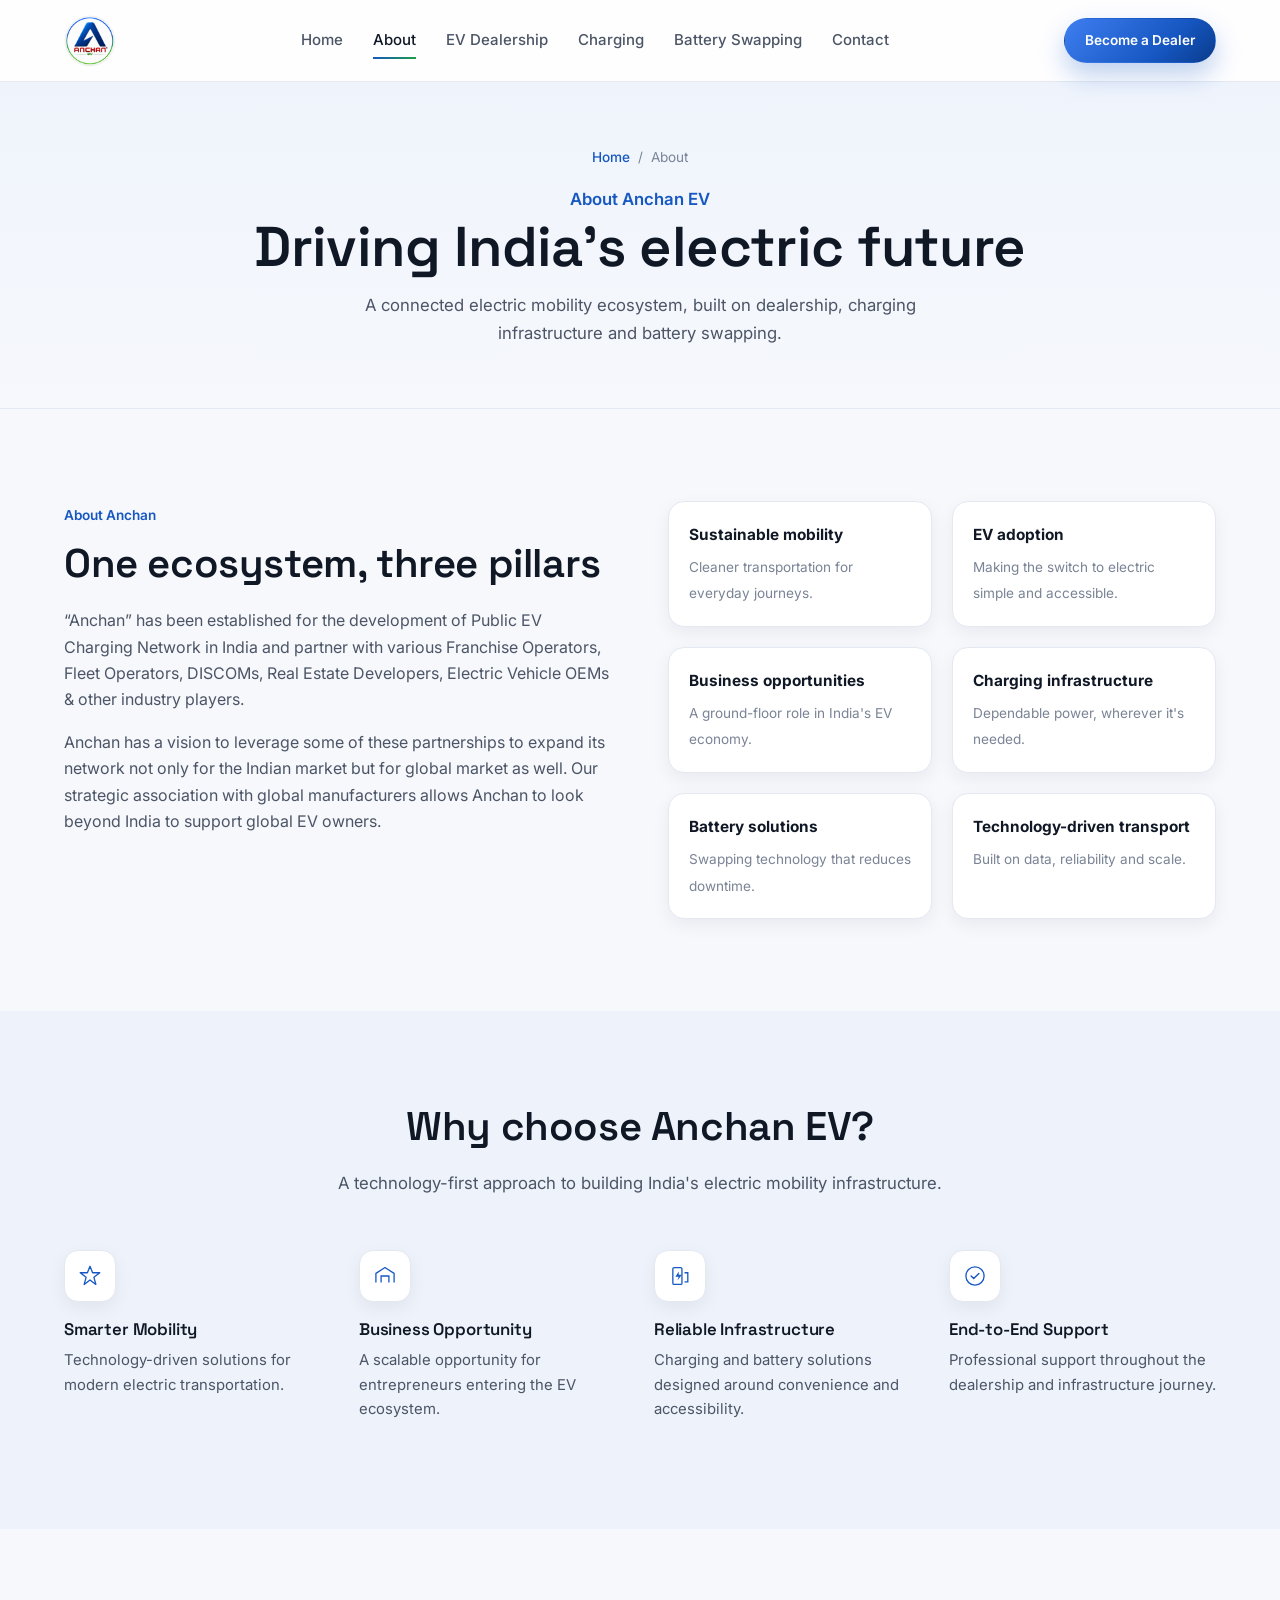
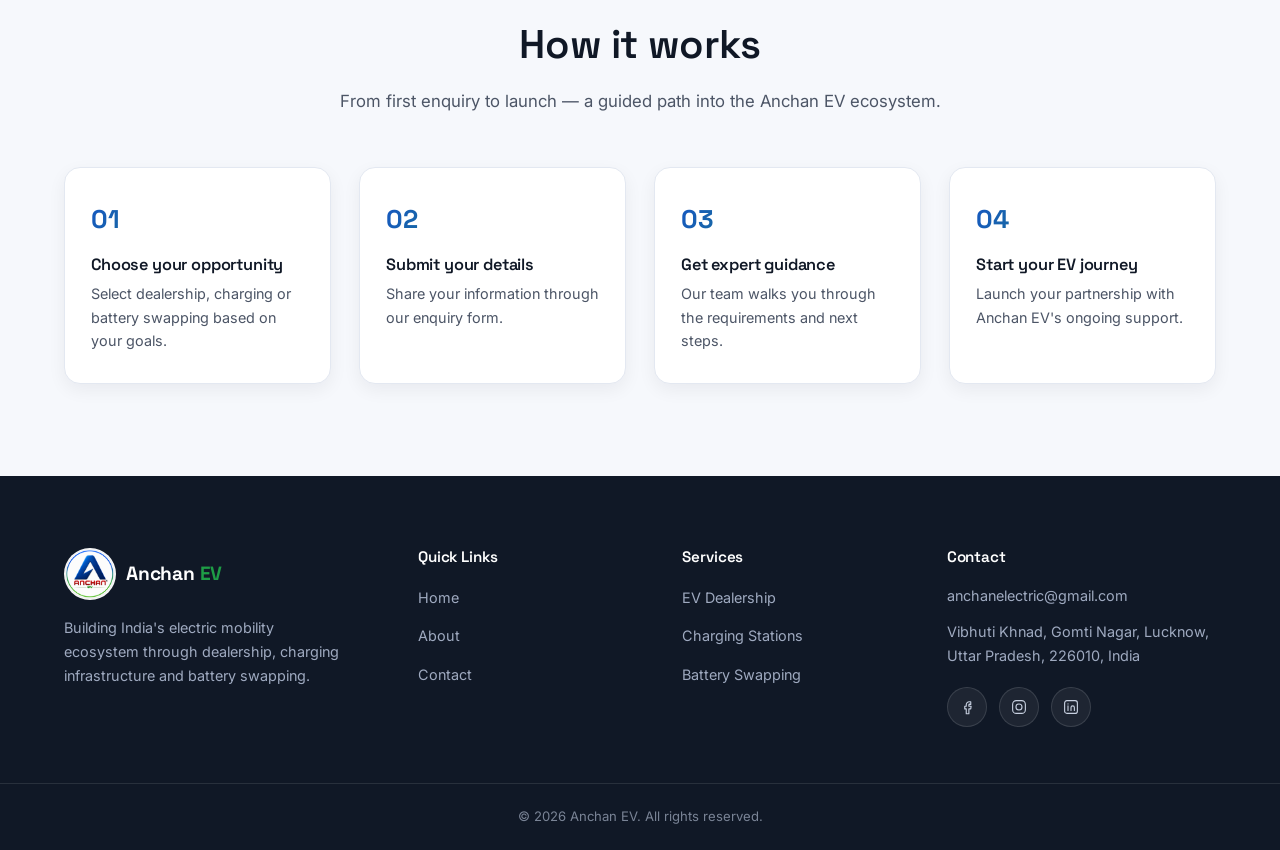
==== commit c2e015a2: "Update about.html" ====
--- a/about.html
+++ b/about.html
@@ -163,7 +163,7 @@
       <h4>Contact</h4>
       <ul class="footer-contact">
         <li>anchanelectric@gmail.com</li>
-        <li> DLF My Pad, Vibhuti Khnad, Gomti Nagar, Lucknow, Uttar Pradesh, 226010, India</li>
+        <li> Vibhuti Khnad, Gomti Nagar, Lucknow, Uttar Pradesh, 226010, India</li>
       </ul>
       <div class="social-links social-links--footer" aria-label="Social media">
         <a href="#" aria-label="Facebook"><svg viewBox="0 0 24 24" fill="none"><path d="M15 8.5h2V5h-2c-2.2 0-4 1.8-4 4v2H9v3.5h2V21h3.5v-6.5H17l.5-3.5h-3V9c0-.5.5-1 1-1z" stroke="currentColor" stroke-width="1.5" stroke-linejoin="round"/></svg></a>
